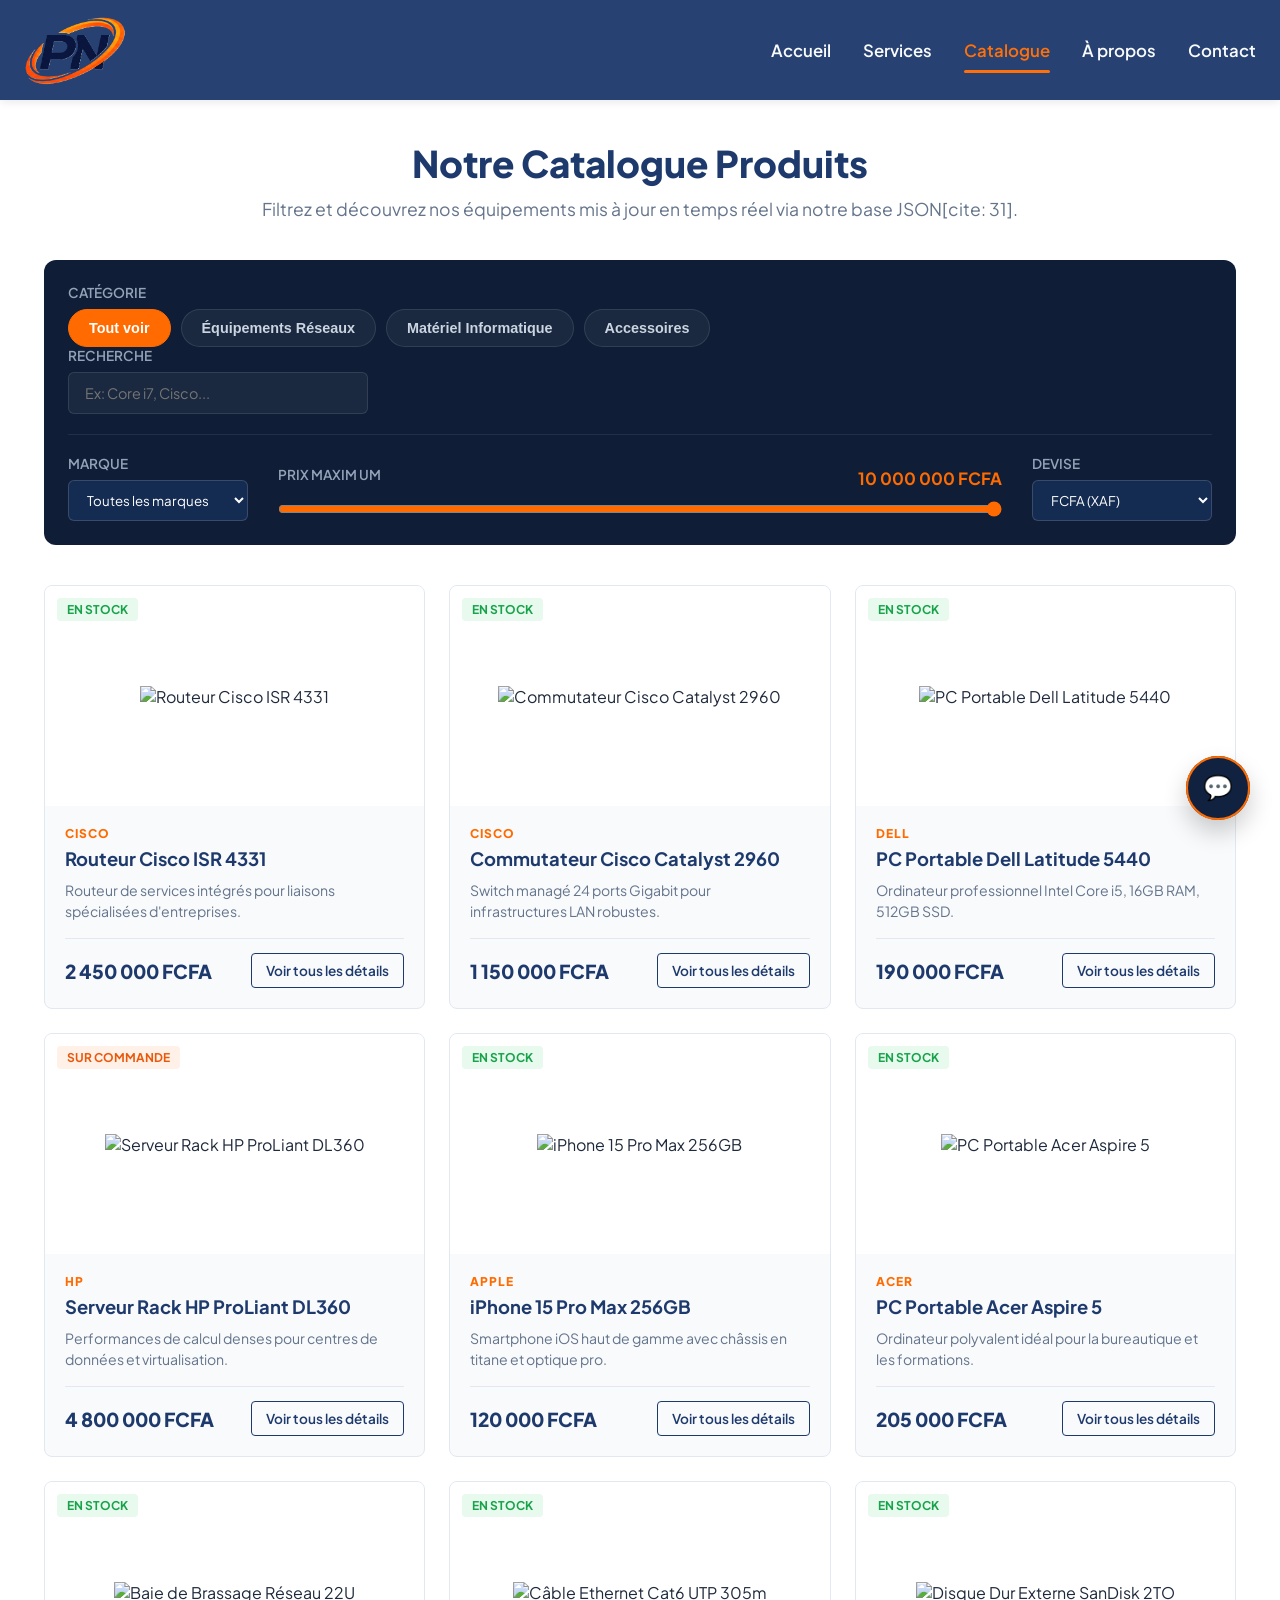
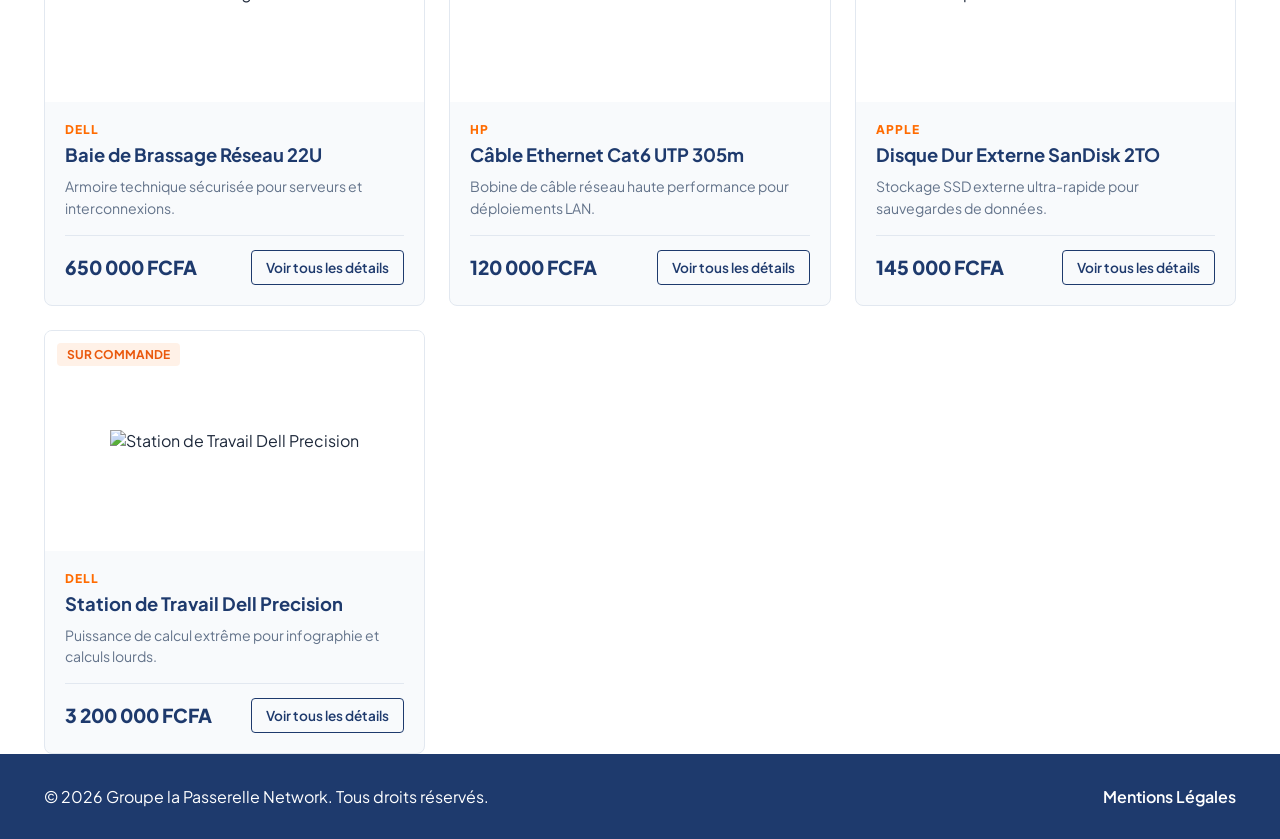
==== catalogue.html @ 5215a5b1 "mon premier envoi mon premier envoie" ====
<!DOCTYPE html>
<html lang="fr">
<head>
    <meta charset="UTF-8">
    <meta name="viewport" content="width=device-width, initial-scale=1.0">
    <title>Groupe la Passerelle Network | Catalogue Produits</title>
    <link rel="stylesheet" href="header.css">
    <link rel="stylesheet" href="catalogue.css">
    <link rel="stylesheet" href="assistant.css">
    <link rel="stylesheet" href="footer.css">
    <link rel="icon" href="logo_PN_c2.png" type="image/png" sizes="32x32">    <link href="https://fonts.googleapis.com/css2?family=Plus+Jakarta+Sans:wght@400;500;600;700;800&display=swap" rel="stylesheet">
</head>
<body>

    <header class="main-header">
        <div class="header-container">
            <div class="logo-brand">
                <img src="logo_PN_c2.png" alt="Passerelle Network" class="logo-img">
            </div>
            
            <button class="menu-toggle" aria-label="Ouvrir le menu">
                <span class="bar"></span>
                <span class="bar"></span>
                <span class="bar"></span>
            </button>

            <nav class="main-nav">
                <ul class="nav-list">
                    <li><a href="index.html" class="nav-link">Accueil</a></li>
                    <li><a href="services.html" class="nav-link">Services</a></li>
                    <li><a href="catalogue.html" class="nav-link active">Catalogue</a></li>
                    <li><a href="a-propos.html" class="nav-link">À propos</a></li>
                    <li><a href="contact.html" class="nav-link">Contact</a></li>
                </ul>
            </nav>
        </div>
    </header>

    <main class="catalogue-wrapper">
        <section class="catalogue-intro">
            <div class="container text-center">
                <h1 class="page-main-title">Notre Catalogue Produits</h1>
                <p class="page-subtitle">Filtrez et découvrez nos équipements mis à jour en temps réel via notre base JSON[cite: 31].</p>
            </div>
        </section>

        <section class="filter-section">
            <div class="container">
                <div class="filter-dark-box">
                    <div class="filter-row-top">
                        <div class="category-group">
                            <span class="filter-label">Catégorie</span>
                            <div class="category-buttons">
                                <button class="btn-cat active" data-category="all">Tout voir</button>
                                <button class="btn-cat" data-category="reseaux">Équipements Réseaux</button>
                                <button class="btn-cat" data-category="materiel">Matériel Informatique</button>
                                <button class="btn-cat" data-category="accessoires">Accessoires</button>
                            </div>
                        </div>

                        <div class="search-group">
                            <span class="filter-label">Recherche</span>
                            <div class="search-input-wrapper">
                                <input type="text" id="keywordSearch" placeholder="Ex: Core i7, Cisco...">
                            </div>
                        </div>
                    </div>

                    <div class="filter-row-bottom">
                        <div class="select-group">
                            <span class="filter-label">Marque</span>
                            <select id="brandSelect">
                                <option value="all">Toutes les marques</option>
                                <option value="dell">Dell</option>
                                <option value="hp">HP</option>
                                <option value="apple">Apple (iPhone)</option>
                                <option value="acer">Acer</option>
                                <option value="cisco">Cisco</option>
                            </select>
                        </div>

                        <div class="range-group">
                            <div class="range-labels">
                                <span class="filter-label">Prix maxim um</span>
                                <span id="priceDisplay" class="price-val">10 000 000 FCFA</span>
                            </div>
                            <input type="range" id="priceRange" min="0" max="10000000" step="5000" value="10000000">
                        </div>

                        <div class="currency-group">
                            <span class="filter-label">Devise</span>
                            <select id="currencySelect">
                                <option value="XAF">FCFA (XAF)</option>
                                <option value="USD">Dollar ($)</option>
                                <option value="EUR">Euro (€)</option>
                                <option value="AOA">Kwanza (AOA)</option>
                                <option value="GBP">Livre Sterling (£)</option>
                                <option value="CDF">Franc congolais (CDF)</option>
                            </select>
                        </div>
                    </div>
                </div>
            </div>
        </section>

        <section class="products-grid-section">
            <div class="container">
                <div class="products-grid" id="productsGrid">
                    </div>
                
                <div id="noResultsBox" class="no-results-alert hidden text-center">
                    <p class="alert-message">Aucun produit ne correspond à ces critères.</p>
                    <button id="resetFiltersBtn" class="btn-reset-orange">Réinitialiser tous les filtres</button>
                </div>
            </div>
        </section>
    </main>

    <footer class="main-footer">
        <div class="container footer-flex-container">
            <p>&copy; 2026 Groupe la Passerelle Network. Tous droits réservés.</p>
            <ul class="footer-legal-links"><li><a href="mentions-legales.html">Mentions Légales</a></li></ul>
        </div>
    </footer>
    <!--Assistant PN  -->
    <!--Assistant PN-->
    <div id="assistant-container" class="assistant-hidden">
        <button id="assistant-trigger" class="assistant-trigger-btn">
            <span class="pulse-ring"></span>
            <span class="assistant-icon">💬</span>
        </button>

        <div id="assistant-window" class="assistant-card">
            <div class="assistant-header">
                <div class="assistant-profile">
                    <div class="avatar">PN</div>
                    <div>
                        <h4>Assistant Passerelle</h4>
                        <span class="online-indicator">En ligne</span>
                    </div>
                </div>
            </div>
            <div class="assistant-chat-body" id="chatBody">
                </div>
            <div class="assistant-actions-panel" id="actionsPanel">
                </div>
        </div>
    </div>
    <script src="header.js"></script>
    <script src="assistant.js"></script>
    <script src="catalogue.js"></script>
</body>
</html>
---- header.css ----
/* Variables de couleur de la charte graphique */
:root {
    --blue-nuit: #1e3a6d; /* Bleu de fond de votre ancienne version */
    --accent-orange: #ff6b00; /* Orange PN */
    --text-white: #ffffff;
}


/* Structure du Header */
.main-header {
    background-color: var(--blue-nuit);
    opacity: 0.96;
    width: 100%;
    height: 100px;
    position: fixed;
    top: 0;
    left: 0;
    z-index: 1000;
    display: flex;
    align-items: center;
    box-shadow: 0 2px 10px rgba(0, 0, 0, 0.1);
}

.header-container {
    width: 100%;
    max-width: 1300px;
    margin: 0 auto;
    padding: 0 24px;
    display: flex;
    justify-content: space-between;
    align-items: center;
}

/* Alignement du Logo */
.logo-brand {
    display: flex;
    align-items: center;
}

.logo-img {
    height: 70px; /* Taille proportionnelle pour correspondre à vos captures */
    width: auto;
    display: block;
}

/* Liens de navigation Desktop */
.nav-list {
    display: flex;
    list-style: none;
    gap: 32px;
}

.nav-link {
    color: var(--text-white);
    text-decoration: none;
    font-size: 1.05rem;
    font-weight: 600;
    padding: 8px 0;
    transition: color 0.3s ease;
    position: relative;
}

.nav-link:hover {
    color: var(--accent-orange);
}

/* Ligne orange sous l'onglet actif (Conforme aux images fournies) */
.nav-link.active {
    color: var(--accent-orange);
}

.nav-link.active::after {
    content: '';
    position: absolute;
    bottom: -4px;
    left: 0;
    width: 100%;
    height: 3px;
    background-color: var(--accent-orange);
    border-radius: 2px;
}

/* Bouton Menu Burger Mobile (Masqué par défaut) */
.menu-toggle {
    display: none;
    flex-direction: column;
    justify-content: space-between;
    width: 30px;
    height: 21px;
    background: transparent;
    border: none;
    cursor: pointer;
    z-index: 1100;
}

.menu-toggle .bar {
    width: 100%;
    height: 3px;
    background-color: var(--text-white);
    transition: all 0.3s ease;
}

/* RESPONSIVE : Version Mobile & Tablette */
@media (max-width: 868px) {
    .menu-toggle {
        display: flex;
    }

    /* Le menu survole la page au-dessus du contenu sans agrandir le header */
    .main-nav {
        position: absolute;
        top: 100px; /* Se place exactement sous le header */
        left: 0;
        width: 100%;
        background-color: var(--blue-nuit);
        z-index: 9999;
        max-height: 0; /* Fermé par défaut */
        overflow: hidden;
        transition: max-height 0.4s ease-in-out;
        box-shadow: 0 10px 15px rgba(0, 0, 0, 0.2);
    }

    /* Classe activée en JS lors du clic */
    .main-nav.open {
        max-height: 350px; /* S'ouvre en survol */
    }

    .nav-list {
        flex-direction: column;
        align-items: center;
        padding: 24px 0;
        gap: 20px;
    }

    .nav-link {
        font-size: 1.2rem;
        width: 100%;
        text-align: center;
        display: block;
    }

    /* Animation du bouton burger en croix */
    .menu-toggle.open .bar:nth-child(1) {
        transform: translateY(9px) rotate(45deg);
    }
    .menu-toggle.open .bar:nth-child(2) {
        opacity: 0;
    }
    .menu-toggle.open .bar:nth-child(3) {
        transform: translateY(-9px) rotate(-45deg);
    }
}
---- catalogue.css ----
:root {
    --blue-pn-historique: #1e3a6d;
    --blue-cta-layer: #152c52;
    --orange-pn-contour: #ff6b00;
    --bg-light-cards: #f8fafc;
    --dark-text-slate: #1e293b;
    --text-muted: #64748b;
    --border-soft: #e2e8f0;
}

* { box-sizing: border-box; margin: 0; padding: 0; }
body { font-family: 'Plus Jakarta Sans', sans-serif; color: var(--dark-text-slate); background: #ffffff; }
.container { max-width: 1240px; margin: 0 auto; padding: 0 24px; }
.text-center { text-align: center; }
.hidden { display: none !important; }

/* EN-TÊTE */
.catalogue-intro { padding: 140px 0 40px 0; }
.page-main-title { font-size: 2.3rem; color: var(--blue-pn-historique); margin-bottom: 12px; font-weight: 800; }
.page-subtitle { color: var(--text-muted); font-size: 1.1rem; }

/* BLOC DE FILTRAGE BLEU NUIT (CONFORME IMAGE) */
.filter-section { margin-bottom: 40px; }
.filter-dark-box { background: #0f1e36; border-radius: 12px; padding: 24px; color: #ffffff; }
.filter-row-bottom { display: flex; gap: 30px; align-items: flex-end; flex-wrap: wrap; }
.filter-row-top { border-bottom: 1px solid rgba(255,255,255,0.08); padding-bottom: 20px; margin-bottom: 20px; }

.filter-label { display: block; font-size: 0.85rem; color: #94a3b8; font-weight: 600; margin-bottom: 8px; text-transform: uppercase; }

/* Boutons Catégories */
.category-buttons { display: flex; gap: 10px; flex-direction: row;}
.btn-cat { background: rgba(255,255,255,0.05); border: 1px solid rgba(255,255,255,0.1); color: #cbd5e1; padding: 10px 20px; border-radius: 30px; font-weight: 600; cursor: pointer; font-size: 0.9rem; transition: all 0.3s ease; }
.btn-cat.active, .btn-cat:hover { background: var(--orange-pn-contour); color: #ffffff; border-color: var(--orange-pn-contour); }

/* Recherche Input */
.search-input-wrapper input { width: 300px; background: rgba(255,255,255,0.05); border: 1px solid rgba(255,255,255,0.1); border-radius: 6px; padding: 11px 16px; color: #ffffff; font-family: inherit; font-size: 0.9rem; }
.search-input-wrapper input:focus { outline: none; border-color: var(--orange-pn-contour); }

/* Selects & Ranges */
#brandSelect, #currencySelect { background: #152c52; border: 1px solid rgba(255,255,255,0.15); border-radius: 6px; color: #ffffff; padding: 10px 14px; font-family: inherit; width: 180px; cursor: pointer; }
.range-group { flex-grow: 1; }
.range-labels { display: flex; justify-content: space-between; align-items: center; }
.price-val { font-weight: 700; color: var(--orange-pn-contour); font-size: 1.05rem; }
#priceRange { width: 100%; margin-top: 10px; accent-color: var(--orange-pn-contour); cursor: pointer; }

/* GRILLE ET CARTES PRODUITS */
.products-grid { display: grid; grid-template-columns: repeat(3, 1fr); gap: 24px; transition: all 0.4s ease; }

.product-premium-card { background: var(--bg-light-cards); border: 1px solid var(--border-soft); border-radius: 8px; overflow: hidden; display: flex; flex-direction: column; transition: transform 0.4s ease, border-color 0.4s ease, box-shadow 0.4s ease, background-color 0.4s ease; }
.card-img-container { position: relative; height: 220px; background: #ffffff; display: flex; align-items: center; justify-content: center; padding: 16px; overflow: hidden; } /* Conteneur sécurisé anti-débordement */

.prod-img { max-width: 100%; max-height: 100%; object-fit: contain; transition: transform 0.4s cubic-bezier(0.25, 1, 0.5, 1); }

/* COMPORTEMENT AU SURVOL COMPLET */
.product-premium-card:hover { background: #ffffff; border-color: var(--orange-pn-contour); transform: translateY(-6px); box-shadow: 0 15px 30px rgba(30,38,60,0.08); }
.product-premium-card:hover .prod-img { transform: scale(1.06); } /* Zoom interne sécurisé sans dépasser */

/* Badges & Textes */
.badge-stock { position: absolute; top: 12px; left: 12px; padding: 4px 10px; border-radius: 4px; font-size: 0.75rem; font-weight: 700; text-transform: uppercase; }
.badge-stock.in { background: rgba(34,197,94,0.1); color: #16a34a; }
.badge-stock.out { background: rgba(249,115,22,0.1); color: #ea580c; }

.card-body { padding: 20px; display: flex; flex-direction: column; flex-grow: 1; }
.prod-brand { font-size: 0.75rem; font-weight: 800; color: var(--orange-pn-contour); letter-spacing: 1px; margin-bottom: 6px; }
.card-body h3 { font-size: 1.15rem; color: var(--blue-pn-historique); margin-bottom: 10px; font-weight: 700; }
.prod-desc-short { font-size: 0.88rem; color: var(--text-muted); line-height: 1.5; margin-bottom: 16px; flex-grow: 1; }

.card-footer-row { display: flex; justify-content: space-between; align-items: center; margin-top: auto; padding-top: 14px; border-top: 1px solid var(--border-soft); }
.prod-price { font-size: 1.2rem; font-weight: 800; color: var(--blue-pn-historique); }

.btn-details { background: none; border: 1px solid var(--blue-pn-historique); color: var(--blue-pn-historique); padding: 8px 14px; border-radius: 4px; font-weight: 600; font-size: 0.85rem; cursor: pointer; transition: all 0.3s ease; font-family: inherit; }
.btn-details:hover { background: var(--blue-pn-historique); color: #ffffff; }

/* ALERTE AUCUN RESULTAT AVEC REINITIALISATION */
.no-results-alert { padding: 60px 0; background: var(--bg-light-cards); border-radius: 8px; border: 1px dashed var(--border-soft); margin-top: 20px; }
.alert-message { font-size: 1.1rem; color: var(--text-muted); margin-bottom: 16px; }
.btn-reset-orange { background: var(--orange-pn-contour); border: none; color: #ffffff; padding: 12px 24px; border-radius: 6px; font-weight: 700; cursor: pointer; font-size: 0.95rem; font-family: inherit; transition: background-color 0.3s ease; }
.btn-reset-orange:hover { background: #e05e00; }

@media(max-width:992px){ .products-grid { grid-template-columns: repeat(2,1fr); } }
@media(max-width:600px){ .products-grid { grid-template-columns: 1fr; } .filter-row-top, .filter-row-bottom { flex-direction: column; align-items: fill; } .search-input-wrapper input { width:100%; } }
@media(max-width:580px){ .category-buttons{display: flex;flex-direction: column;}
                         .filter-section{display: flex;}
                         .filter-row-top{display: block;}
}
---- assistant.css ----
:root {
    --bg-dark-blue: #112240;
    --primary-blue: #0a192f;
    --accent-orange: #ff6b00;
    --accent-orange-hover: #e05e00;
    --text-white: #f8fafc;
    --text-muted: #94a3b8;
    --bg-light-gray: #e1e9f0;
    --card-shadow: 0 10px 30px -15px rgba(2, 12, 27, 0.3);
    --border-radius: 12px;
    --transition-smooth: all 0.3s cubic-bezier(0.25, 1, 0.5, 1);
    --transition: all 0.3s ease;
}

/* INTERFACE DE L'ASSISTANT VIRTUEL (CHATBOT)*/
#assistant-container {
    position: fixed;
    bottom: 80px;
    right: 30px;
    z-index: 9999;
}

.assistant-trigger-btn {
    width: 64px;
    height: 64px;
    border-radius: 50%;
    background-color: var(--bg-dark-blue);
    border: none;
    cursor: pointer;
    box-shadow: 0 12px 24px rgba(0,0,0,0.2);
    position: relative;
}

.assistant-icon {
    font-size: 1.5rem;
}

.pulse-ring {
    position: absolute;
    top: 0; left: 0; width: 100%; height: 100%;
    border-radius: 50%;
    border: 2px solid var(--accent-orange);
    animation: macroPulse 2s infinite;
}

@keyframes macroPulse {
    0% { transform: scale(0.95); opacity: 1; }
    100% { transform: scale(1.4); opacity: 0; }
}

.assistant-card {
    position: absolute;
    bottom: 80px;
    right: 0;
    width: 360px;
    max-height: 500px;
    background-color: #fff;
    border-radius: var(--border-radius);
    box-shadow: 0 20px 40px rgba(0,0,0,0.15);
    border: 1px solid #e2e8f0;
    display: flex;
    flex-direction: column;
    overflow: hidden;
    transform: scale(0.9) translateY(20px);
    opacity: 0;
    pointer-events: none;
    transition: var(--transition-smooth);
}

#assistant-container.active .assistant-card {
    transform: scale(1) translateY(0);
    opacity: 1;
    pointer-events: auto;
}

.assistant-header {
    background-color: var(--bg-dark-blue);
    color: var(--text-white);
    padding: 16px;
}

.assistant-profile {
    display: flex; align-items: center; gap: 12px;
}
.avatar {
    background-color: var(--accent-orange); padding: 8px; border-radius: 50%; font-weight: 700;
}
.online-indicator {
    font-size: 0.75rem; color: #10b981;
}

.assistant-chat-body {
    padding: 20px;
    overflow-y: auto;
    flex: 1;
    display: flex;
    flex-direction: column;
    gap: 12px;
}

.msg {
    max-width: 85%;
    padding: 12px 16px;
    border-radius: 14px;
    font-size: 0.9rem;
    line-height: 1.4;
}

.msg.bot {
    background-color: var(--bg-light-gray);
    align-self: flex-start;
    border-bottom-left-radius: 2px;
}

.assistant-actions-panel {
    padding: 16px;
    border-top: 1px solid #e2e8f0;
    display: flex;
    flex-direction: column;
    gap: 8px;
}

.chat-btn {
    width: 100%;
    padding: 10px;
    background: #fff;
    border: 1px solid #cbd5e1;
    border-radius: 8px;
    cursor: pointer;
    text-align: left;
    font-size: 0.85rem;
    transition: var(--transition-smooth);
}

.chat-btn:hover {
    background-color: rgba(255, 107, 0, 0.05);
    border-color: var(--accent-orange);
}

.chat-btn.btn-ignore {
    text-align: center;
    color: #ef4444;
    border-color: transparent;
    font-weight: 600;
}

.chat-btn.btn-ignore:hover {
    background-color: #fef2f2;
}

@media(max-height: 700px){
    .assistant-card{
        bottom: 70px;
        height: 400px;
        width: 300px;
    }
    #assistant-container{
        bottom: 30px;
    }
    .assistant-icon{
        font-size: 1.3rem;
    }
    .assistant-actions-panel{
        height: 150px;
    overflow-y: auto;
    }
}
---- footer.css ----
:root {
    --blue-pn-historique: #1e3a6d;
    --blue-cta-layer: #152c52;
    --orange-pn-contour: #ff6b00;
    --bg-light-cards: #f8fafc;
    --dark-text-slate: #1e293b;
    --text-muted: #64748b;
    --border-soft: #e2e8f0;
}

/* ==========================================================================
   FOOTER UNIFIÉ
   ========================================================================== */
.main-footer {
    background-color: var(--blue-pn-historique);
    color: #ffffff;
    padding: 32px 0;
}

.footer-flex-container {
    display: flex;
    justify-content: space-between;
    align-items: center;
    flex-wrap: wrap;
    gap: 20px;
}

.footer-flex-container p {
    margin: 0;
}

.footer-legal-links {
    list-style: none;
    padding: 0;
    margin: 0;
}

.footer-legal-links a {
    color: #ffffff;
    text-decoration: none;
    font-weight: 600;
}

.footer-legal-links a:hover {
    color: var(--orange-pn-contour);
}
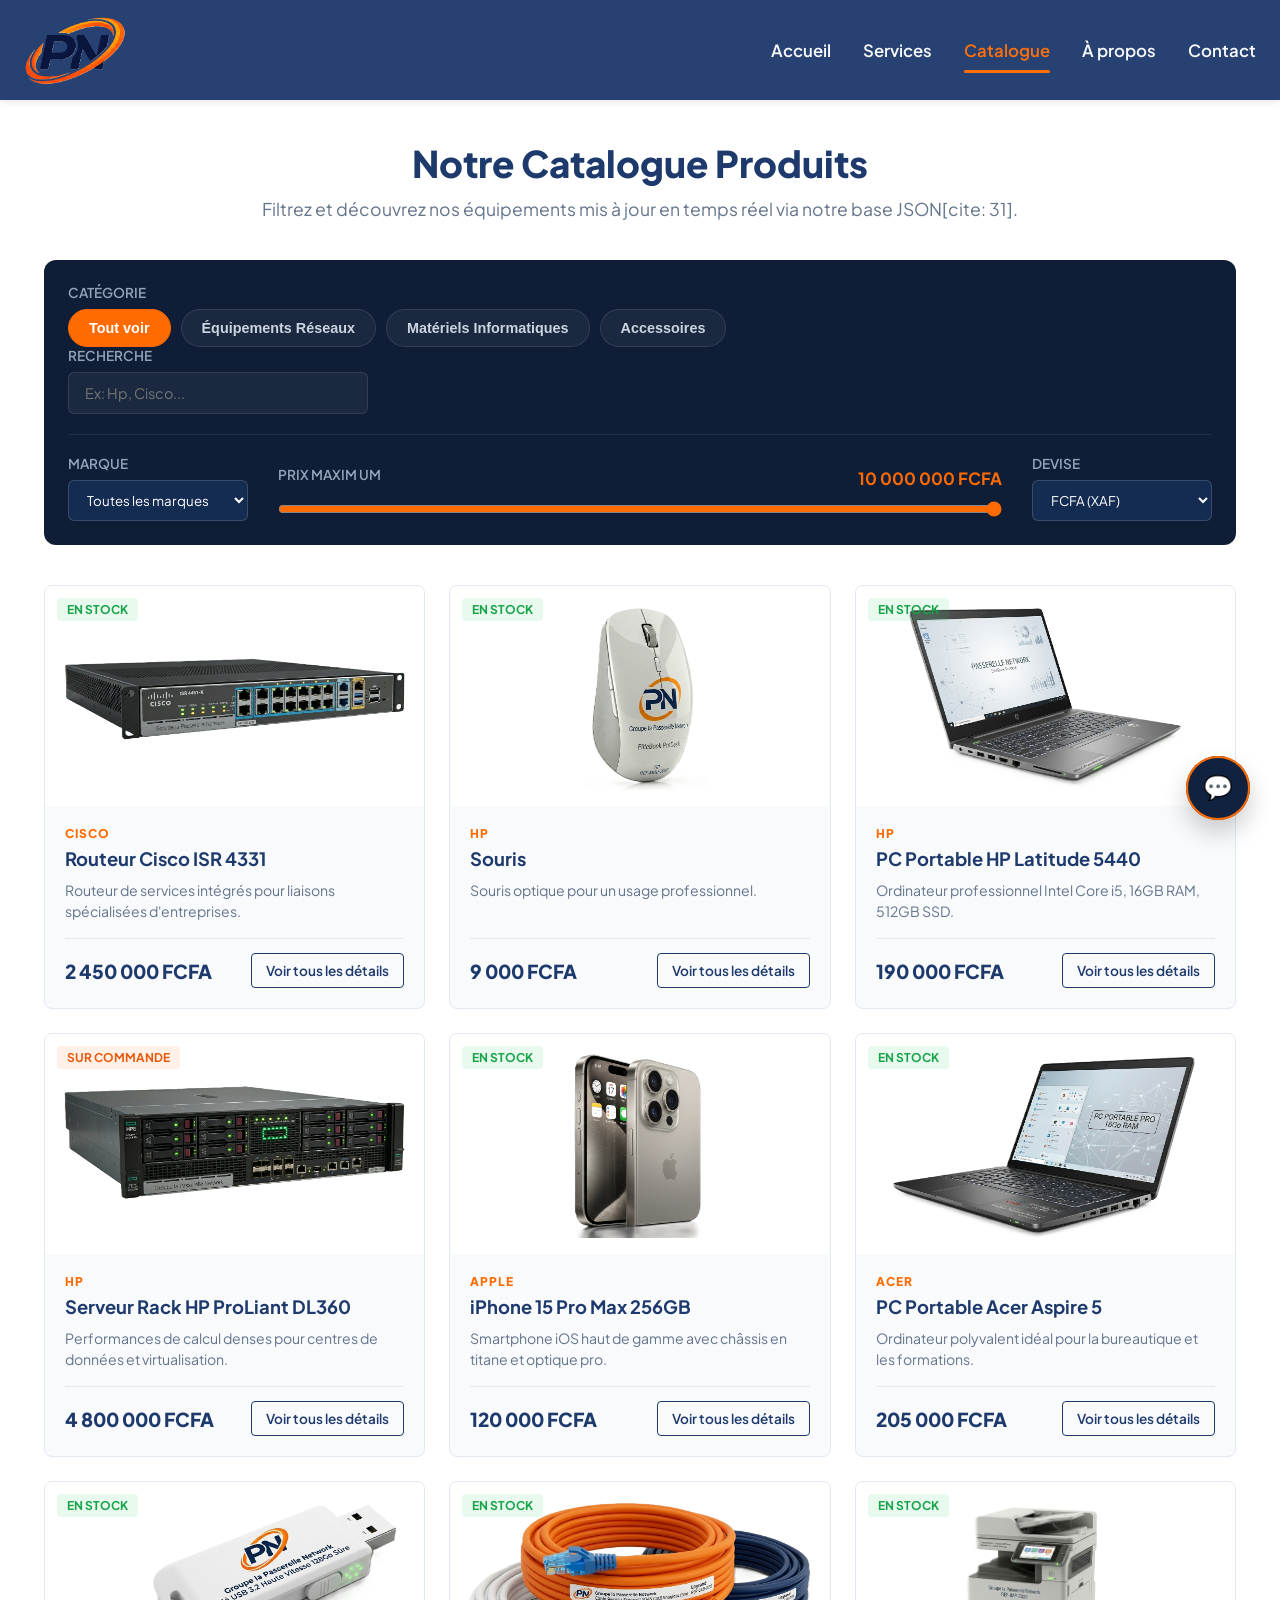
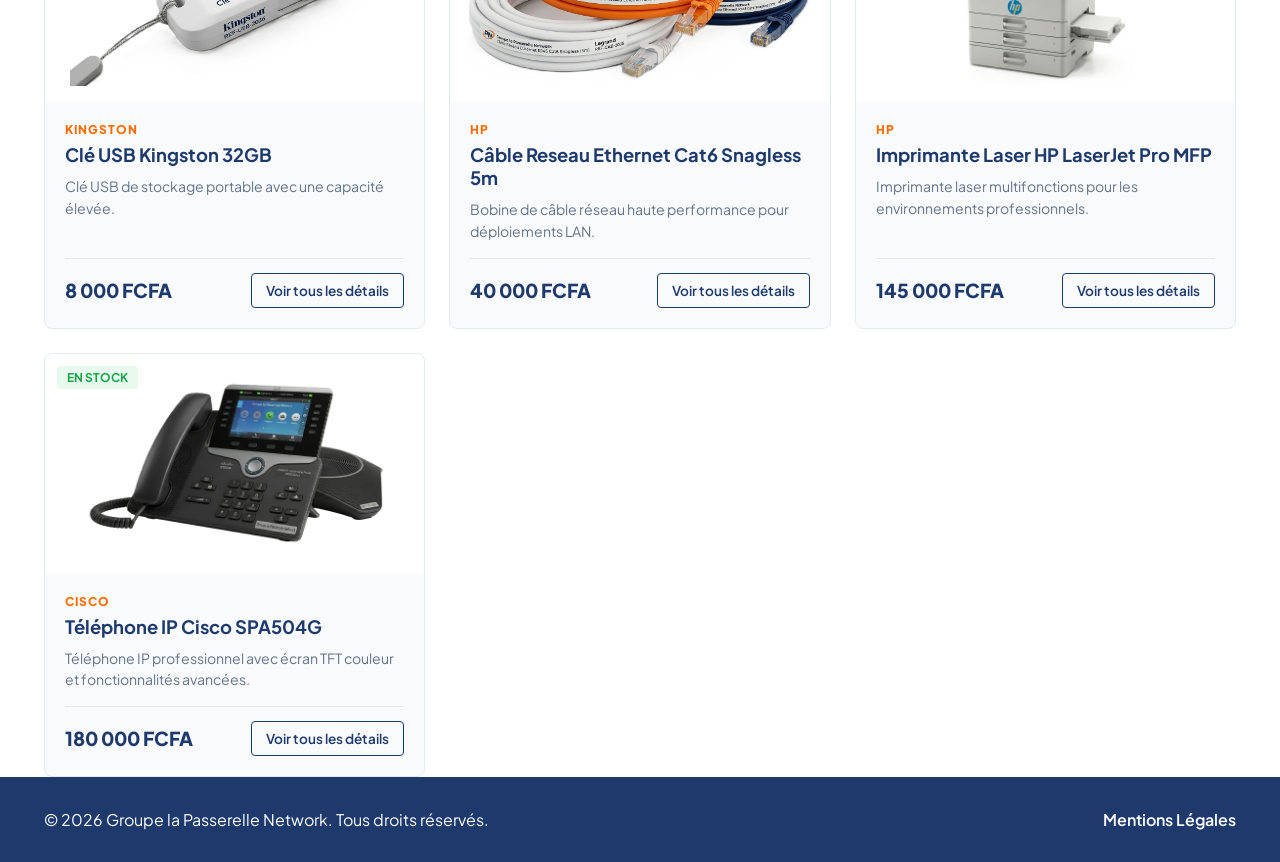
==== commit fe82e510: "on" ====
--- a/catalogue.html
+++ b/catalogue.html
@@ -53,7 +53,7 @@
                             <div class="category-buttons">
                                 <button class="btn-cat active" data-category="all">Tout voir</button>
                                 <button class="btn-cat" data-category="reseaux">Équipements Réseaux</button>
-                                <button class="btn-cat" data-category="materiel">Matériel Informatique</button>
+                                <button class="btn-cat" data-category="materiel">Matériels Informatiques</button>
                                 <button class="btn-cat" data-category="accessoires">Accessoires</button>
                             </div>
                         </div>
@@ -61,7 +61,7 @@
                         <div class="search-group">
                             <span class="filter-label">Recherche</span>
                             <div class="search-input-wrapper">
-                                <input type="text" id="keywordSearch" placeholder="Ex: Core i7, Cisco...">
+                                <input type="text" id="keywordSearch" placeholder="Ex: Hp, Cisco...">
                             </div>
                         </div>
                     </div>
@@ -71,9 +71,9 @@
                             <span class="filter-label">Marque</span>
                             <select id="brandSelect">
                                 <option value="all">Toutes les marques</option>
-                                <option value="dell">Dell</option>
+                                <option value="kingston">Kingston</option>
                                 <option value="hp">HP</option>
-                                <option value="apple">Apple (iPhone)</option>
+                                <option value="apple">Apple</option>
                                 <option value="acer">Acer</option>
                                 <option value="cisco">Cisco</option>
                             </select>
--- a/header.css
+++ b/header.css
@@ -3,6 +3,11 @@
     --blue-nuit: #1e3a6d; /* Bleu de fond de votre ancienne version */
     --accent-orange: #ff6b00; /* Orange PN */
     --text-white: #ffffff;
+}
+
+::selection{
+    color: orange;
+    background-color: lightblue;
 }
 
 
--- a/catalogue.css
+++ b/catalogue.css
@@ -6,6 +6,11 @@
     --dark-text-slate: #1e293b;
     --text-muted: #64748b;
     --border-soft: #e2e8f0;
+}
+
+::selection{
+    color: orange;
+    background-color: lightblue;
 }
 
 * { box-sizing: border-box; margin: 0; padding: 0; }
--- a/footer.css
+++ b/footer.css
@@ -6,6 +6,11 @@
     --dark-text-slate: #1e293b;
     --text-muted: #64748b;
     --border-soft: #e2e8f0;
+}
+
+::selection{
+    color: orange;
+    background-color: lightblue;
 }
 
 /* ==========================================================================
